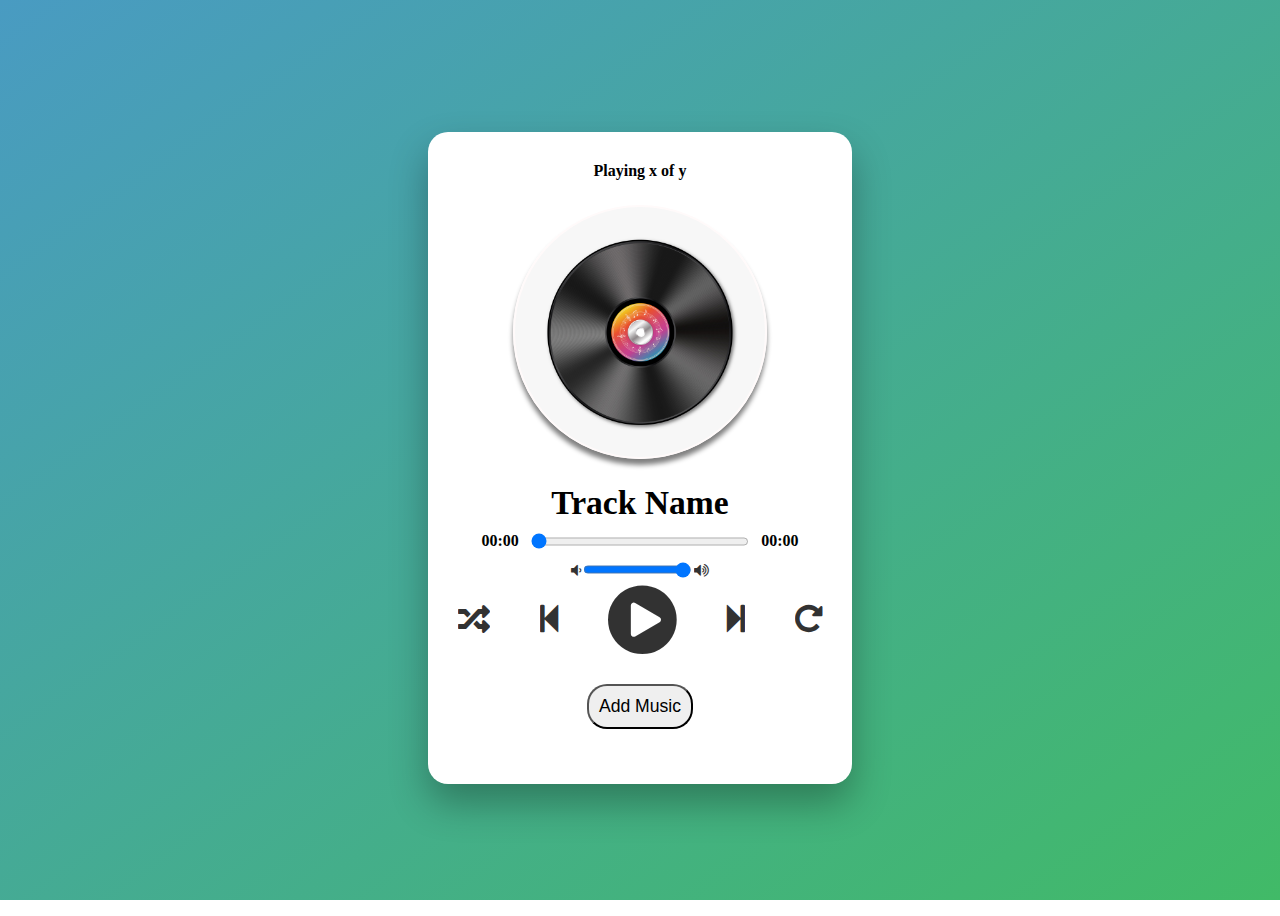
==== index.html @ 115987fd "created files" ====
<!DOCTYPE html>
<html lang="en">
<head>
    <meta charset="UTF-8">
    <meta http-equiv="X-UA-Compatible" content="IE=edge">
    <meta name="viewport" content="width=device-width, initial-scale=1.0">
    <title>Audio</title>
    <link rel="stylesheet" href="style.css">
    <link rel="icon" type="image/x-icon" href="/Assets/favicon.png">
    <link rel="stylesheet" href="https://cdnjs.cloudflare.com/ajax/libs/font-awesome/5.13.0/css/all.min.css">
    <link rel="stylesheet" href="https://cdnjs.cloudflare.com/ajax/libs/font-awesome/4.7.0/css/font-awesome.min.css">
</head>
<body>
    <div class="player">
        <div class="wrapper">
            <div class="details">
                <div class="now-playing">Playing x of y</div>
                <div class="track-art"></div>
                <div class="track-name">Track Name</div>
            </div>

            <div class="slider-container">
                <div class="current-time">00:00</div>
                <input type="range" class="seek-slider" min="1" max="100" value="0">
                <div class="total-duration">00:00</div>
            </div>

            <div class="slider-container">
                <i class="fa fa-volume-down"></i>
                <input type="range" min="1" max="100" value="99" class="volume-slider">
                <i class="fa fa-volume-up"></i>
            </div>

            <div class="buttons">
                <div class="random-track">
                    <i class="fas fa-random fa-2x" title="random"></i>
                </div>
                <div class="prev-track">
                    <i class="fa fa-step-backward fa-2x"></i>
                </div>
                <div class="playpause-track">
                    <i class="fa fa-play-circle fa-5x"></i>
                </div>
                <div class="next-track">
                    <i class="fa fa-step-forward fa-2x"></i>
                </div>
                <div class="repeat-track">
                    <i class="fa fa-repeat fa-2x" title="repeat"></i>
                </div>
            </div>

            <div class="file">
                <!-- <input type="file" class="audio" accept=".mp3,audio/*"> -->
                <button type="button" class="audio">Add Music</button>
            </div>
        </div>
    </div>
</body>
</html>
---- style.css ----
body{
    font-family: Times New Roman, Arial , Sans-serif;
    background: linear-gradient(to left top, #41ba67,#499bc2)fixed;
    font-weight: bold;
}
.player{
    height: 100vh;
    display: flex;
    align-items: center;
    justify-content: center;
}
.wrapper{
    padding: 30px;
    background-color: white;
    border-radius: 20px;
    box-shadow: rgba(0,0,0,0.3) 0px 19px 38px;
}
.details{
    display: flex;
    align-items: center;
    justify-content: center;
    flex-direction: column;
}
.track-art{
    margin: 25px;
    height: 250px;
    width: 250px;
    border: 2px solid #FFFAFA;
    background-size: cover;
    border-radius: 50%;
    background-image: url('/Assets/favicon.jpg');
    box-shadow: 0px 6px 5px grey;
}
.track-name{
    font-size: 2.1rem;
}
.now-playing{
    font-size: 1rem;
}
.current-time,
.total-duration{
    padding: 10px;
}
.slider-container{
    display: flex;
    justify-content: center;
    align-items: center;
}
.seek-slider, .volume-slider{
    height: 15px;
    transition: opacity 0.2s;
}
.seek-slider:hover,
.volume-slider:hover{
    opacity: 1.0;
    cursor: grab;
}
.seek-slider{
    width: 60%;
}
.volume-slider{
    width: 30%;
}
.buttons{
    display: flex;
    align-items: center;
    justify-content: center;
    gap: 50px;
}
.file{
    display: flex;
    align-items: center;
    justify-content: center;
}
.audio{
    margin: 25px;
    font-size: 1.1rem;
    padding: 10px;
    border-radius: 20px;
}
.audio:hover{
    opacity: 1.0;
    cursor: pointer;
    background: #2da3db;
    color: white;
    transition: ease-in-out .3s;
}
i{
    cursor: pointer;
    opacity: .8;
}
i:hover{
    opacity: 1;
}
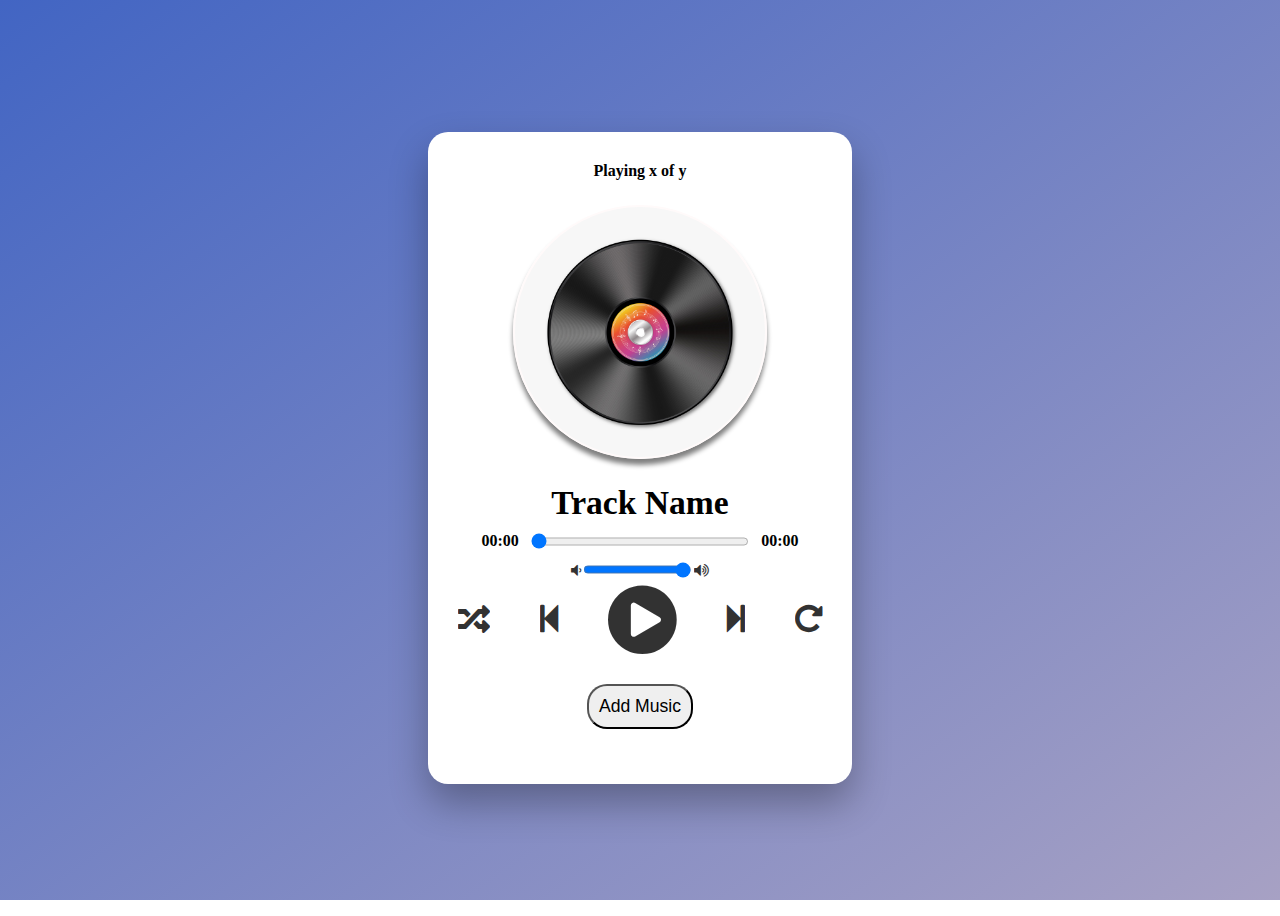
==== commit 201bba36: "added js file" ====
--- a/index.html
+++ b/index.html
@@ -55,5 +55,6 @@
             </div>
         </div>
     </div>
+    <script src="script.js"></script>
 </body>
 </html>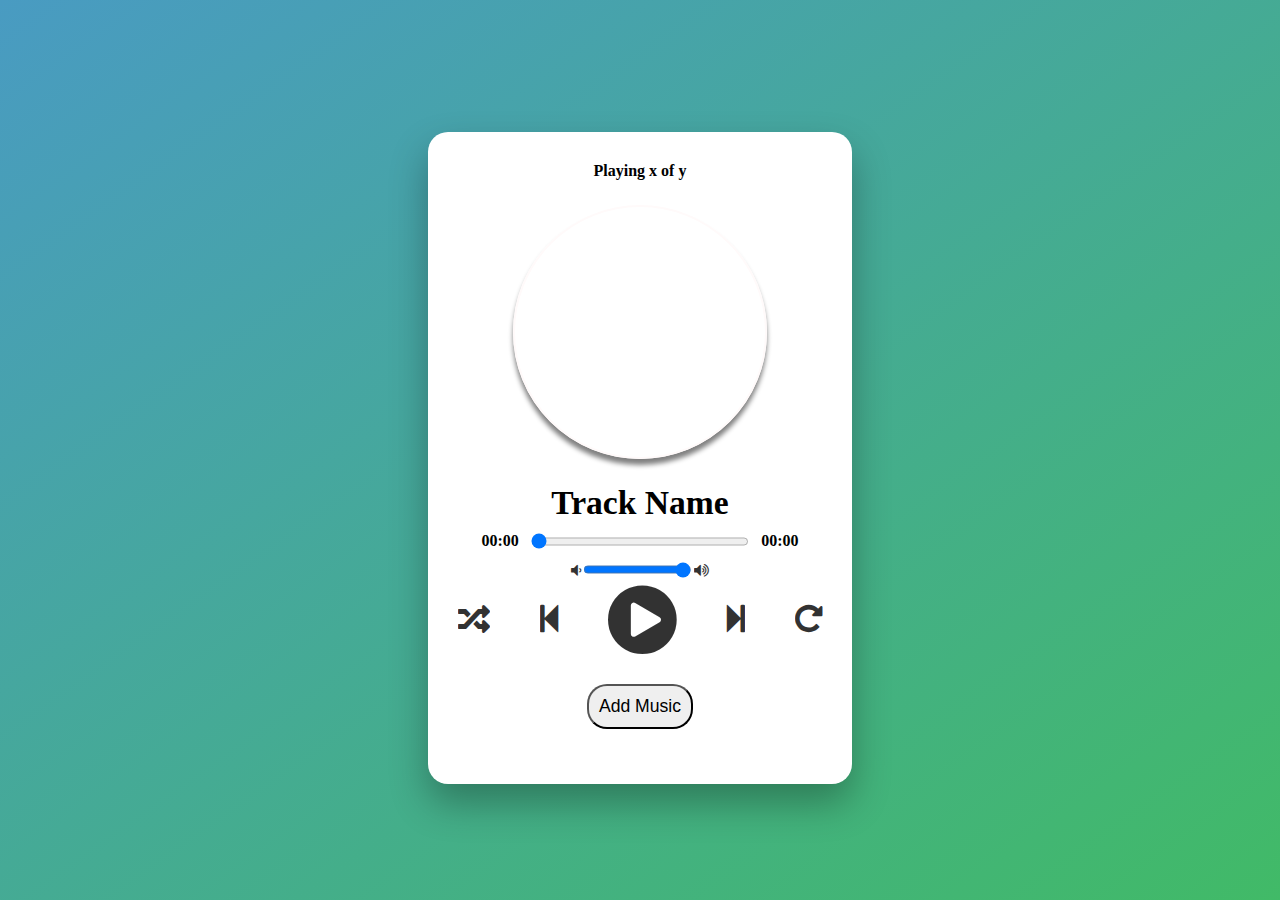
==== commit f79cd8cb: "added music files" ====
--- a/index.html
+++ b/index.html
@@ -1,12 +1,12 @@
 <!DOCTYPE html>
 <html lang="en">
-<head>
+    <head>
     <meta charset="UTF-8">
     <meta http-equiv="X-UA-Compatible" content="IE=edge">
     <meta name="viewport" content="width=device-width, initial-scale=1.0">
     <title>Audio</title>
     <link rel="stylesheet" href="style.css">
-    <link rel="icon" type="image/x-icon" href="/Assets/favicon.png">
+    <link rel="icon" type="image/x-icon" href="Assets/favicon.png">
     <link rel="stylesheet" href="https://cdnjs.cloudflare.com/ajax/libs/font-awesome/5.13.0/css/all.min.css">
     <link rel="stylesheet" href="https://cdnjs.cloudflare.com/ajax/libs/font-awesome/4.7.0/css/font-awesome.min.css">
 </head>
@@ -50,8 +50,8 @@
             </div>
 
             <div class="file">
-                <!-- <input type="file" class="audio" accept=".mp3,audio/*"> -->
-                <button type="button" class="audio">Add Music</button>
+                <input type="file" id="input" accept=".mp3,audio/*" hidden>
+                <button type="button" class="audio" id="audio">Add Music</button>
             </div>
         </div>
     </div>
--- a/style.css
+++ b/style.css
@@ -28,7 +28,7 @@
     border: 2px solid #FFFAFA;
     background-size: cover;
     border-radius: 50%;
-    background-image: url('/Assets/favicon.jpg');
+    background-image: url('Assets/favicon.png');
     box-shadow: 0px 6px 5px grey;
 }
 .track-name{
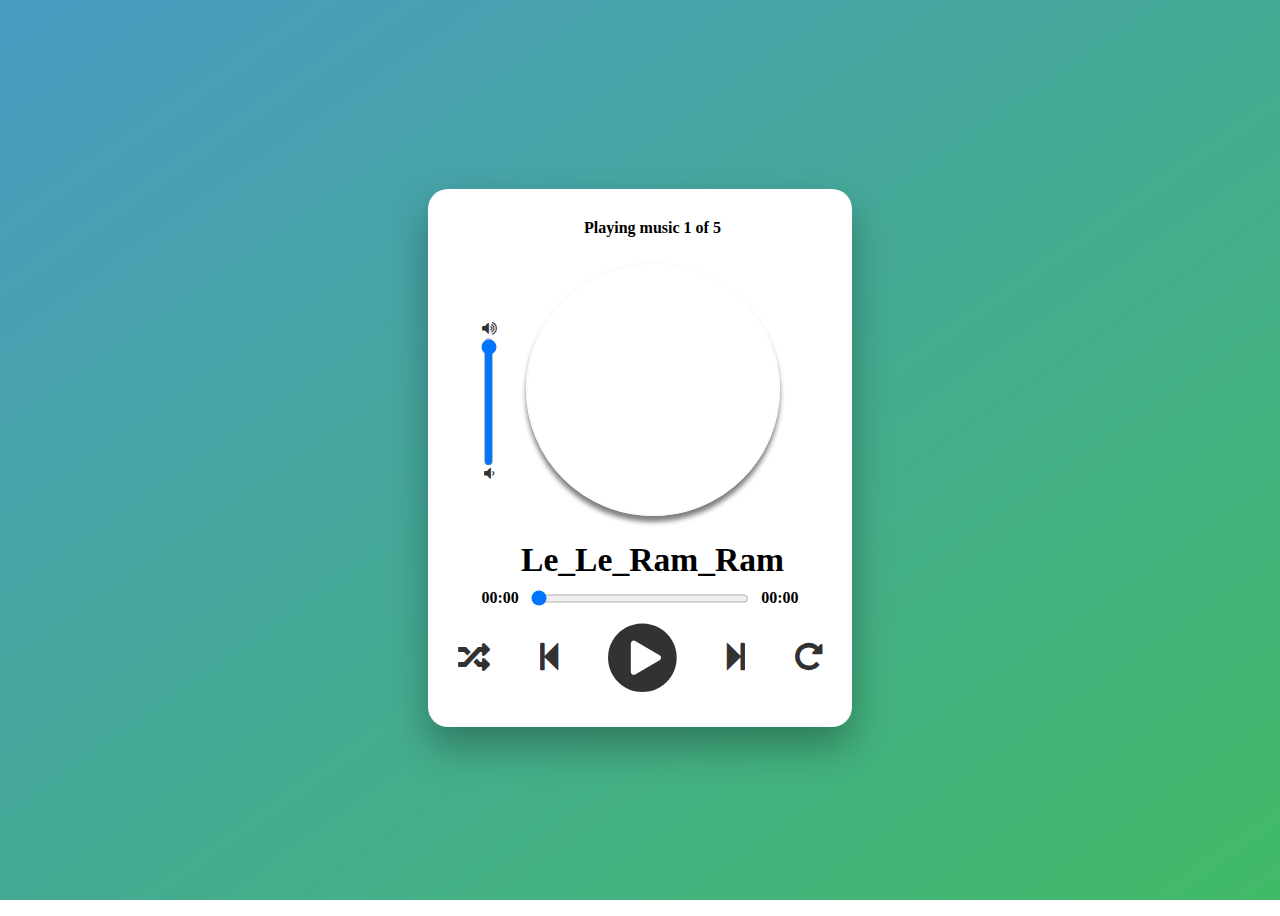
==== commit 570b6699: "completed music player" ====
--- a/index.html
+++ b/index.html
@@ -13,46 +13,48 @@
 <body>
     <div class="player">
         <div class="wrapper">
-            <div class="details">
-                <div class="now-playing">Playing x of y</div>
-                <div class="track-art"></div>
-                <div class="track-name">Track Name</div>
+            <div class="slider">
+                <div class="details">
+                    <div class="now-playing">Playing x of y</div>
+                    <div class="track-art"></div>
+                    <div class="track-name">Track Name</div>
+                </div>
+                <div class="slider-container volume">
+                    <i class="fa fa-volume-down"></i>
+                    <input type="range" min="1" max="100" value="99" class="volume-slider" onchange="setVolume()">
+                    <i class="fa fa-volume-up"></i>
+                </div>
             </div>
 
             <div class="slider-container">
                 <div class="current-time">00:00</div>
-                <input type="range" class="seek-slider" min="1" max="100" value="0">
+                <input type="range" class="seek-slider" min="1" max="100" value="0" onchange="seekTo()">
                 <div class="total-duration">00:00</div>
             </div>
 
-            <div class="slider-container">
-                <i class="fa fa-volume-down"></i>
-                <input type="range" min="1" max="100" value="99" class="volume-slider">
-                <i class="fa fa-volume-up"></i>
-            </div>
 
             <div class="buttons">
-                <div class="random-track">
+                <div class="random-track" onclick="randomTrack()">
                     <i class="fas fa-random fa-2x" title="random"></i>
                 </div>
-                <div class="prev-track">
+                <div class="prev-track" onclick="prevTrack()">
                     <i class="fa fa-step-backward fa-2x"></i>
                 </div>
-                <div class="playpause-track">
+                <div class="playpause-track" onclick="playpauseTrack()">
                     <i class="fa fa-play-circle fa-5x"></i>
                 </div>
-                <div class="next-track">
+                <div class="next-track" onclick="nextTrack()">
                     <i class="fa fa-step-forward fa-2x"></i>
                 </div>
-                <div class="repeat-track">
+                <div class="repeat-track" onclick="repeatTrack()">
                     <i class="fa fa-repeat fa-2x" title="repeat"></i>
                 </div>
             </div>
 
-            <div class="file">
+            <!-- <div class="file">
                 <input type="file" id="input" accept=".mp3,audio/*" hidden>
                 <button type="button" class="audio" id="audio">Add Music</button>
-            </div>
+            </div> -->
         </div>
     </div>
     <script src="script.js"></script>
--- a/style.css
+++ b/style.css
@@ -14,6 +14,20 @@
     background-color: white;
     border-radius: 20px;
     box-shadow: rgba(0,0,0,0.3) 0px 19px 38px;
+}
+.slider{
+    display: flex;
+    justify-content: center;
+    align-items: center;
+    flex-direction: row-reverse;
+}
+.volume{
+    width: 25px;
+    rotate: -90deg;
+}
+.fa-volume-down,
+.fa-volume-up{
+    rotate: 90deg;
 }
 .details{
     display: flex;
@@ -58,16 +72,13 @@
 .seek-slider{
     width: 60%;
 }
-.volume-slider{
-    width: 30%;
-}
 .buttons{
     display: flex;
     align-items: center;
     justify-content: center;
     gap: 50px;
 }
-.file{
+/* .file{
     display: flex;
     align-items: center;
     justify-content: center;
@@ -84,11 +95,22 @@
     background: #2da3db;
     color: white;
     transition: ease-in-out .3s;
-}
+} */
 i{
     cursor: pointer;
     opacity: .8;
 }
 i:hover{
     opacity: 1;
+}
+.rotate{
+    animation: rotation 8s infinte linear;
+}
+@keyframes rotation{
+    from{
+        transform: rotate(0deg);
+    }
+    to{
+        transform: rotate(359deg);
+    }
 }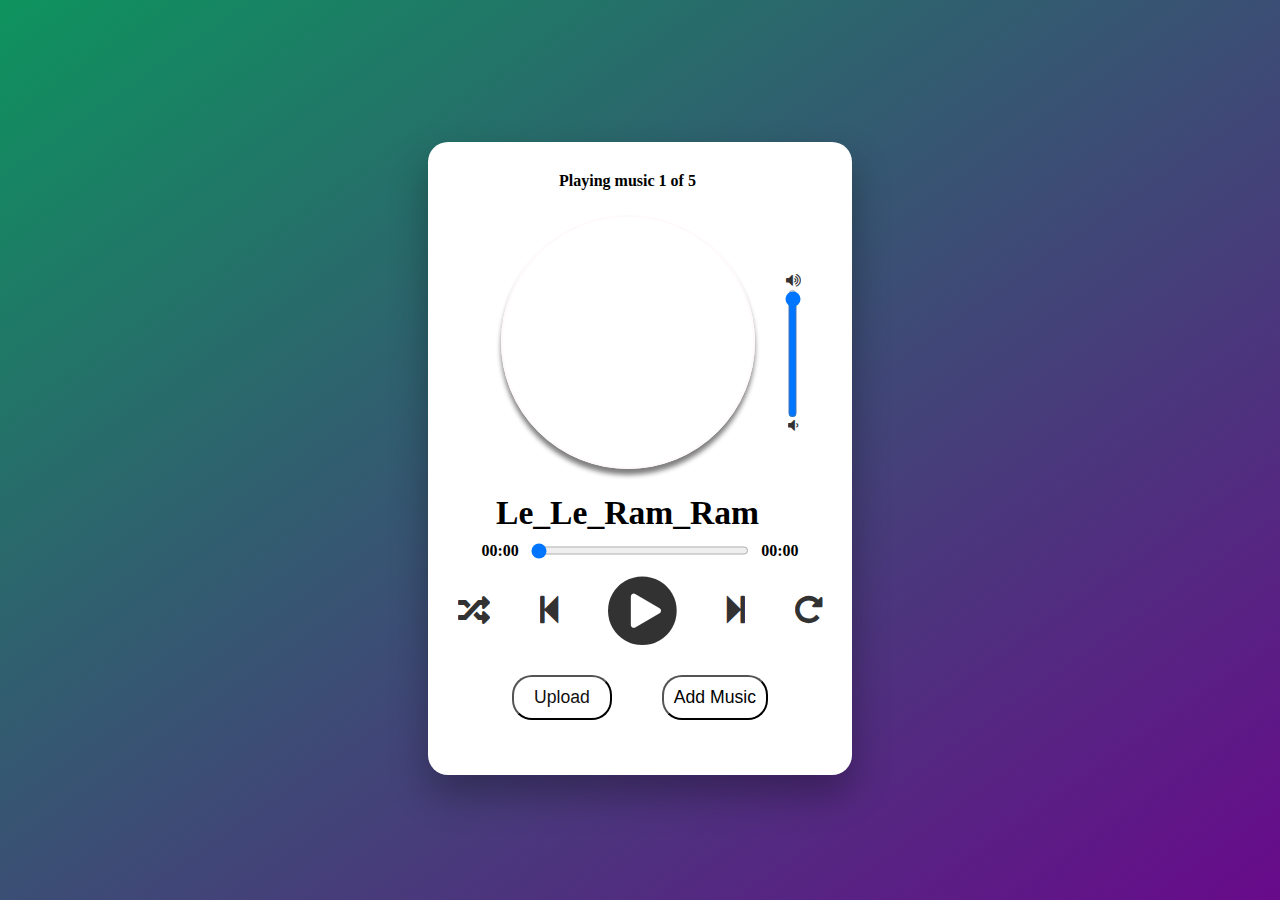
==== commit 3ee3239d: "Added Music Upload Functionality" ====
--- a/index.html
+++ b/index.html
@@ -14,15 +14,15 @@
     <div class="player">
         <div class="wrapper">
             <div class="slider">
+                <div class="slider-container volume">
+                    <i class="fa fa-volume-down"></i>
+                    <input type="range" min="1" max="100" value="99" class="volume-slider" onchange="setVolume()">
+                    <i class="fa fa-volume-up"></i>
+                </div>
                 <div class="details">
                     <div class="now-playing">Playing x of y</div>
                     <div class="track-art"></div>
                     <div class="track-name">Track Name</div>
-                </div>
-                <div class="slider-container volume">
-                    <i class="fa fa-volume-down"></i>
-                    <input type="range" min="1" max="100" value="99" class="volume-slider" onchange="setVolume()">
-                    <i class="fa fa-volume-up"></i>
                 </div>
             </div>
 
@@ -51,10 +51,17 @@
                 </div>
             </div>
 
-            <!-- <div class="file">
-                <input type="file" id="input" accept=".mp3,audio/*" hidden>
+            <div class="file">
+                <input type="file" id="file" accept=".mp3,audio/*" hidden>
+                <button type="button" class="audio">
+                    <a id="audioLink" href="#" onclick="play(this)" data-value="">Upload
+                    </a>
+                </button>
                 <button type="button" class="audio" id="audio">Add Music</button>
-            </div> -->
+            </div>
+            <audio controls="controls" id="audioControl" hidden>
+            <source id="audioSource" src=""></source>
+            </audio>
         </div>
     </div>
     <script src="script.js"></script>
--- a/style.css
+++ b/style.css
@@ -78,7 +78,7 @@
     justify-content: center;
     gap: 50px;
 }
-/* .file{
+.file{
     display: flex;
     align-items: center;
     justify-content: center;
@@ -88,6 +88,7 @@
     font-size: 1.1rem;
     padding: 10px;
     border-radius: 20px;
+    background: white;
 }
 .audio:hover{
     opacity: 1.0;
@@ -95,7 +96,12 @@
     background: #2da3db;
     color: white;
     transition: ease-in-out .3s;
-} */
+}
+#audioLink{
+    text-decoration: none;
+    color: rgb(17, 16, 16);
+    padding: 10px;
+}
 i{
     cursor: pointer;
     opacity: .8;
@@ -103,14 +109,6 @@
 i:hover{
     opacity: 1;
 }
-.rotate{
-    animation: rotation 8s infinte linear;
-}
-@keyframes rotation{
-    from{
-        transform: rotate(0deg);
-    }
-    to{
-        transform: rotate(359deg);
-    }
+.randomActive{
+    opacity: 1;
 }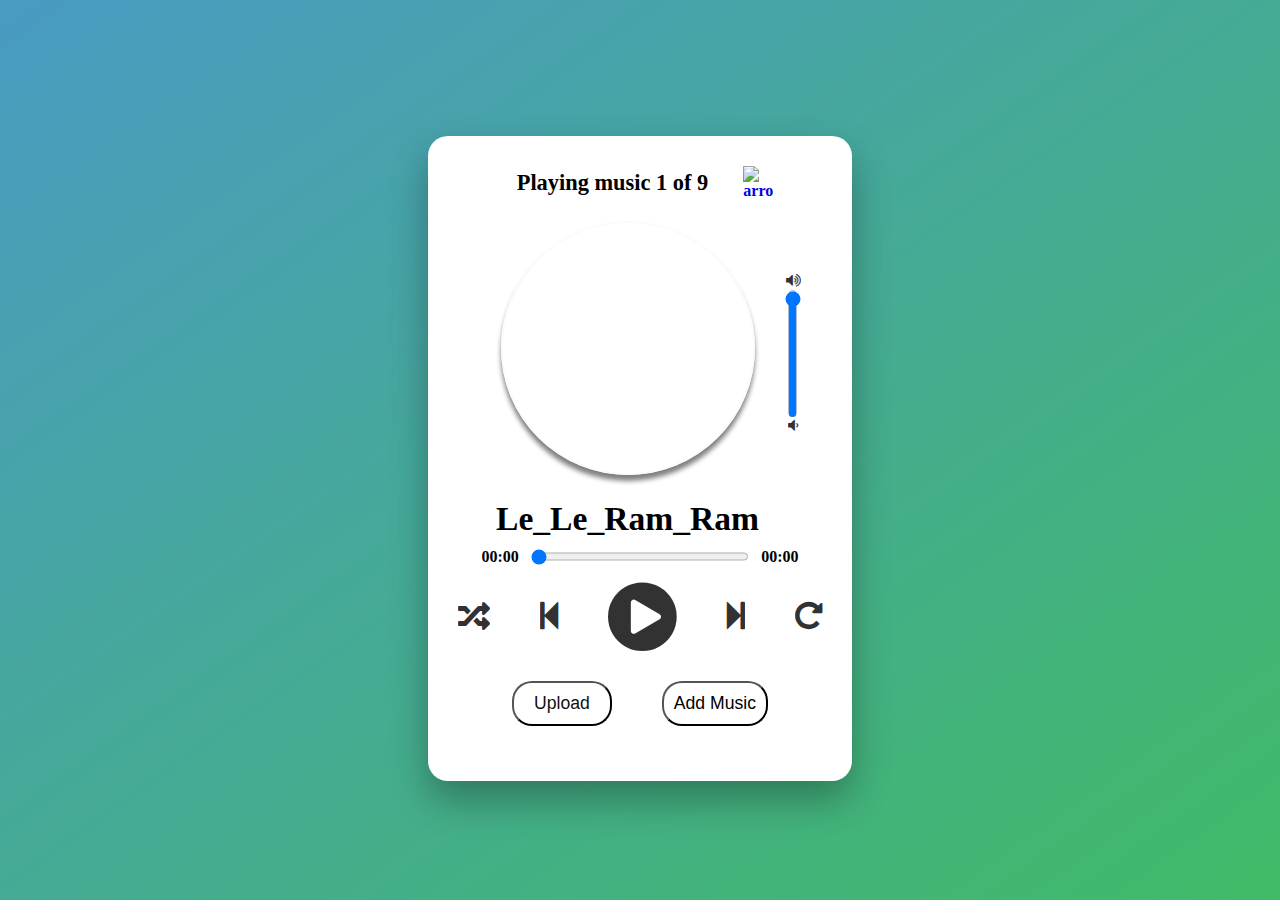
==== commit 64e917da: "fixed some bugs" ====
--- a/index.html
+++ b/index.html
@@ -20,7 +20,12 @@
                     <i class="fa fa-volume-up"></i>
                 </div>
                 <div class="details">
-                    <div class="now-playing">Playing x of y</div>
+                    <div class="playing">
+                        <div class="now-playing">Playing x of y</div>
+                        <a href="playlist.html">
+                            <img src="Assets/arrow.svg" align="right" alt="arrow">
+                        </a>
+                    </div>
                     <div class="track-art"></div>
                     <div class="track-name">Track Name</div>
                 </div>
--- a/style.css
+++ b/style.css
@@ -10,8 +10,8 @@
     justify-content: center;
 }
 .wrapper{
+    background-color: white;
     padding: 30px;
-    background-color: white;
     border-radius: 20px;
     box-shadow: rgba(0,0,0,0.3) 0px 19px 38px;
 }
@@ -49,7 +49,12 @@
     font-size: 2.1rem;
 }
 .now-playing{
-    font-size: 1rem;
+    font-size: 1.4rem;
+}
+.playing{
+    display: flex;
+    justify-content: center;
+    align-items: end;
 }
 .current-time,
 .total-duration{
@@ -111,4 +116,23 @@
 }
 .randomActive{
     opacity: 1;
-}+    color: #2da3db;
+}
+img{
+    cursor: pointer;
+    height: 30px;
+    width: 30px;
+    position: relative;
+    left: 35px;
+}
+/* .rotate{
+    animation: rotation 8s infinte .8s linear;
+}
+@keyframes rotation{
+    from{
+        transform: rotate(0deg)
+    }
+    to{
+        transform: rotate(359deg)
+    }
+} */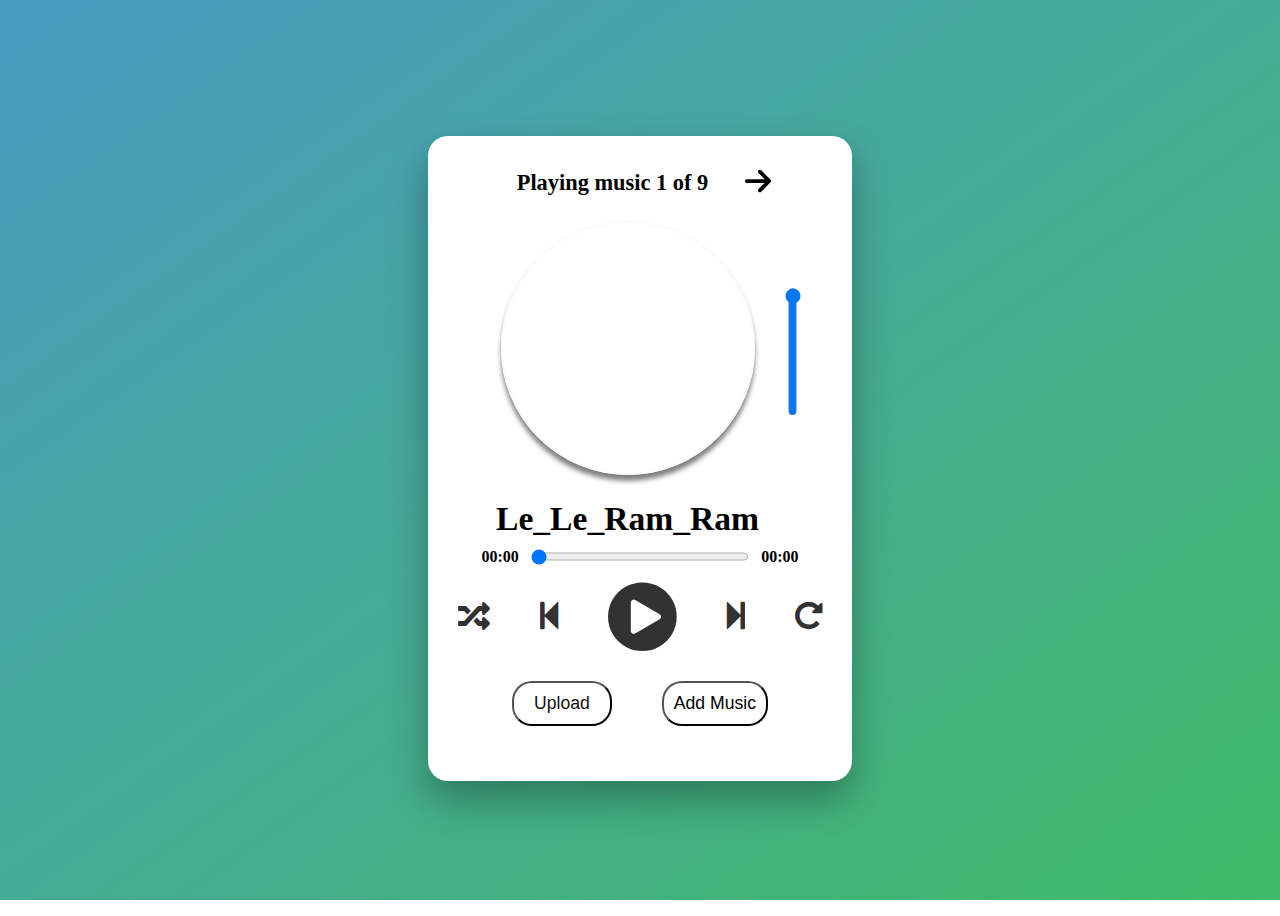
==== commit d6d99c35: "final commit" ====
--- a/index.html
+++ b/index.html
@@ -7,6 +7,7 @@
     <title>Audio</title>
     <link rel="stylesheet" href="style.css">
     <link rel="icon" type="image/x-icon" href="Assets/favicon.png">
+    <link rel="stylesheet" href="https://cdnjs.cloudflare.com/ajax/libs/font-awesome/6.0.0-beta2/css/all.min.css" integrity="sha512-YWzhKL2whUzgiheMoBFwW8CKV4qpHQAEuvilg9FAn5VJUDwKZZxkJNuGM4XkWuk94WCrrwslk8yWNGmY1EduTA==" crossorigin="anonymous" referrerpolicy="no-referrer" />
     <link rel="stylesheet" href="https://cdnjs.cloudflare.com/ajax/libs/font-awesome/5.13.0/css/all.min.css">
     <link rel="stylesheet" href="https://cdnjs.cloudflare.com/ajax/libs/font-awesome/4.7.0/css/font-awesome.min.css">
 </head>
@@ -15,14 +16,14 @@
         <div class="wrapper">
             <div class="slider">
                 <div class="slider-container volume">
-                    <i class="fa fa-volume-down"></i>
+                    <i class="fa-solid fa-volume-down fa-lg" id="downVolume" onclick="upDownVolume()"></i>
                     <input type="range" min="1" max="100" value="99" class="volume-slider" onchange="setVolume()">
-                    <i class="fa fa-volume-up"></i>
+                    <i class="fa-solid fa-volume-up fa-lg" id="upVolume" onclick="upDownVolume()"></i>
                 </div>
                 <div class="details">
                     <div class="playing">
                         <div class="now-playing">Playing x of y</div>
-                        <a href="playlist.html">
+                        <a href="playlist.html" target="_blank">
                             <img src="Assets/arrow.svg" align="right" alt="arrow">
                         </a>
                     </div>
--- a/style.css
+++ b/style.css
@@ -25,8 +25,7 @@
     width: 25px;
     rotate: -90deg;
 }
-.fa-volume-down,
-.fa-volume-up{
+.fa-lg{
     rotate: 90deg;
 }
 .details{
@@ -116,7 +115,7 @@
 }
 .randomActive{
     opacity: 1;
-    color: #2da3db;
+    color: #0075ff;
 }
 img{
     cursor: pointer;
@@ -125,8 +124,12 @@
     position: relative;
     left: 35px;
 }
-/* .rotate{
-    animation: rotation 8s infinte .8s linear;
+.rotate{
+    /* animation: rotation 8s infinite; */
+    animation-name: rotation;
+    animation-duration: 5s;
+    animation-iteration-count: infinite;
+    animation-timing-function: linear;
 }
 @keyframes rotation{
     from{
@@ -135,4 +138,4 @@
     to{
         transform: rotate(359deg)
     }
-} */+}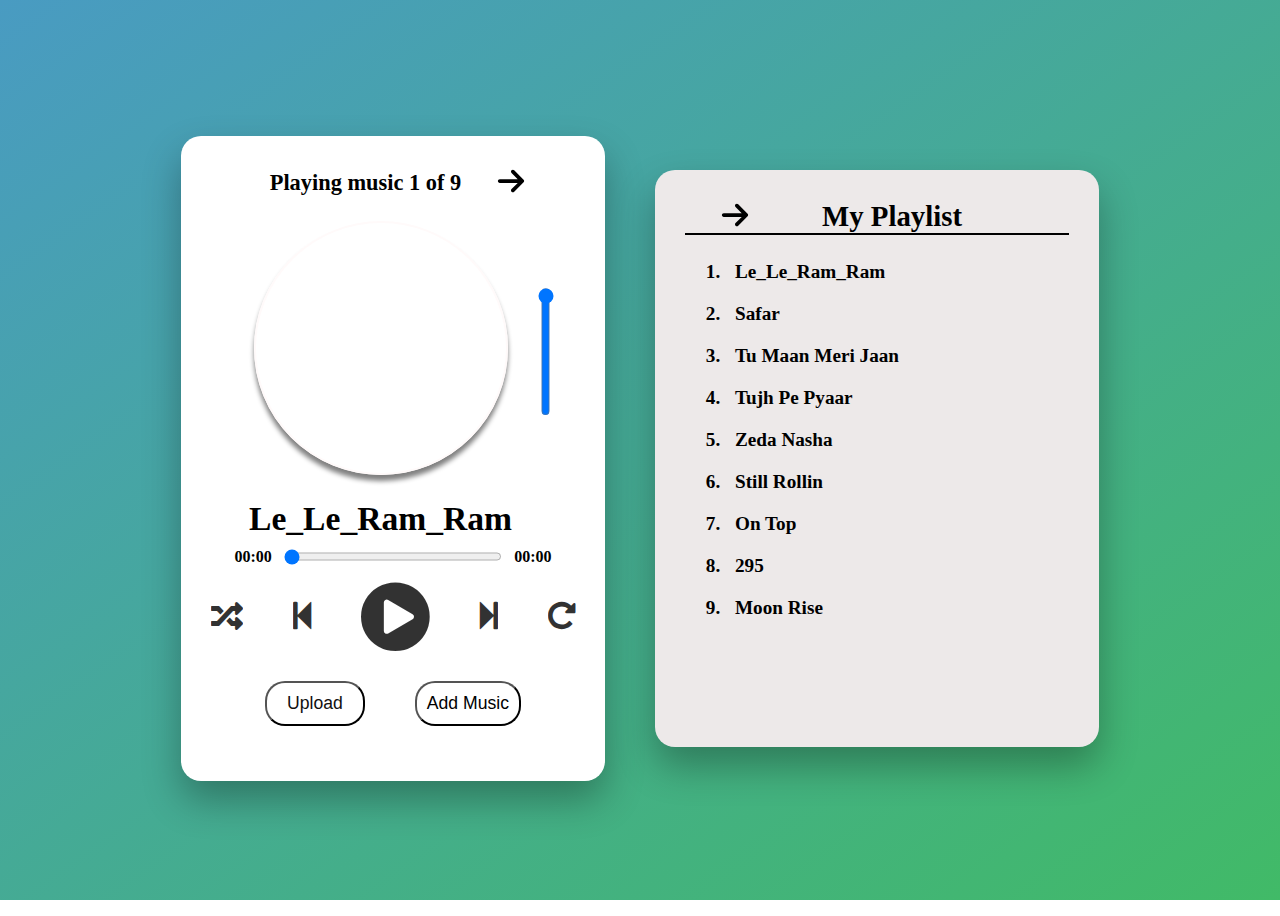
==== commit 42d113b7: "merged playlist.html" ====
--- a/index.html
+++ b/index.html
@@ -6,6 +6,7 @@
     <meta name="viewport" content="width=device-width, initial-scale=1.0">
     <title>Audio</title>
     <link rel="stylesheet" href="style.css">
+    <link rel="stylesheet" href="style2.css">
     <link rel="icon" type="image/x-icon" href="Assets/favicon.png">
     <link rel="stylesheet" href="https://cdnjs.cloudflare.com/ajax/libs/font-awesome/6.0.0-beta2/css/all.min.css" integrity="sha512-YWzhKL2whUzgiheMoBFwW8CKV4qpHQAEuvilg9FAn5VJUDwKZZxkJNuGM4XkWuk94WCrrwslk8yWNGmY1EduTA==" crossorigin="anonymous" referrerpolicy="no-referrer" />
     <link rel="stylesheet" href="https://cdnjs.cloudflare.com/ajax/libs/font-awesome/5.13.0/css/all.min.css">
@@ -13,6 +14,16 @@
 </head>
 <body>
     <div class="player">
+        <div class=" wrapper wrapper2">
+            <div class="wrapper2">
+                <a href="index.html">
+                    <img src="Assets/arrow.svg" align="left" alt="arrow">
+                </a>
+                <header>My Playlist</header>
+                <ol id="playlist">
+                </ol>
+            </div>
+        </div>
         <div class="wrapper">
             <div class="slider">
                 <div class="slider-container volume">
@@ -71,5 +82,6 @@
         </div>
     </div>
     <script src="script.js"></script>
+    <!-- <script src="playlist.js"></script> -->
 </body>
 </html>--- a/style.css
+++ b/style.css
@@ -8,6 +8,8 @@
     display: flex;
     align-items: center;
     justify-content: center;
+    flex-direction: row-reverse;
+    gap: 50px;
 }
 .wrapper{
     background-color: white;
--- a/style2.css
+++ b/style2.css
@@ -0,0 +1,37 @@
+.wrapper2{
+    width: 30vw;
+    background: #ede9e9;
+}
+header{
+    font-size: 1.8rem;
+    text-align: center;
+    border-bottom: 2px solid black;
+}
+#playlist{
+    height: 50vh;
+    width: 27vw;
+    overflow-y: auto;
+}
+li{
+    width: 90%;
+    padding: 10px;
+    text-align: left;
+    font-size: 1.2rem;
+}
+li:hover{
+    cursor: pointer;
+    background: #c1c0c0;
+}
+.wrapper2>img{
+    rotate: 180deg;
+    position: relative;
+    left: 0;
+}
+.fa-trash{
+    color: #dd4646;
+    position: relative;
+    left: 0;
+}
+/* #file{
+    margin-top: 5px;
+} */